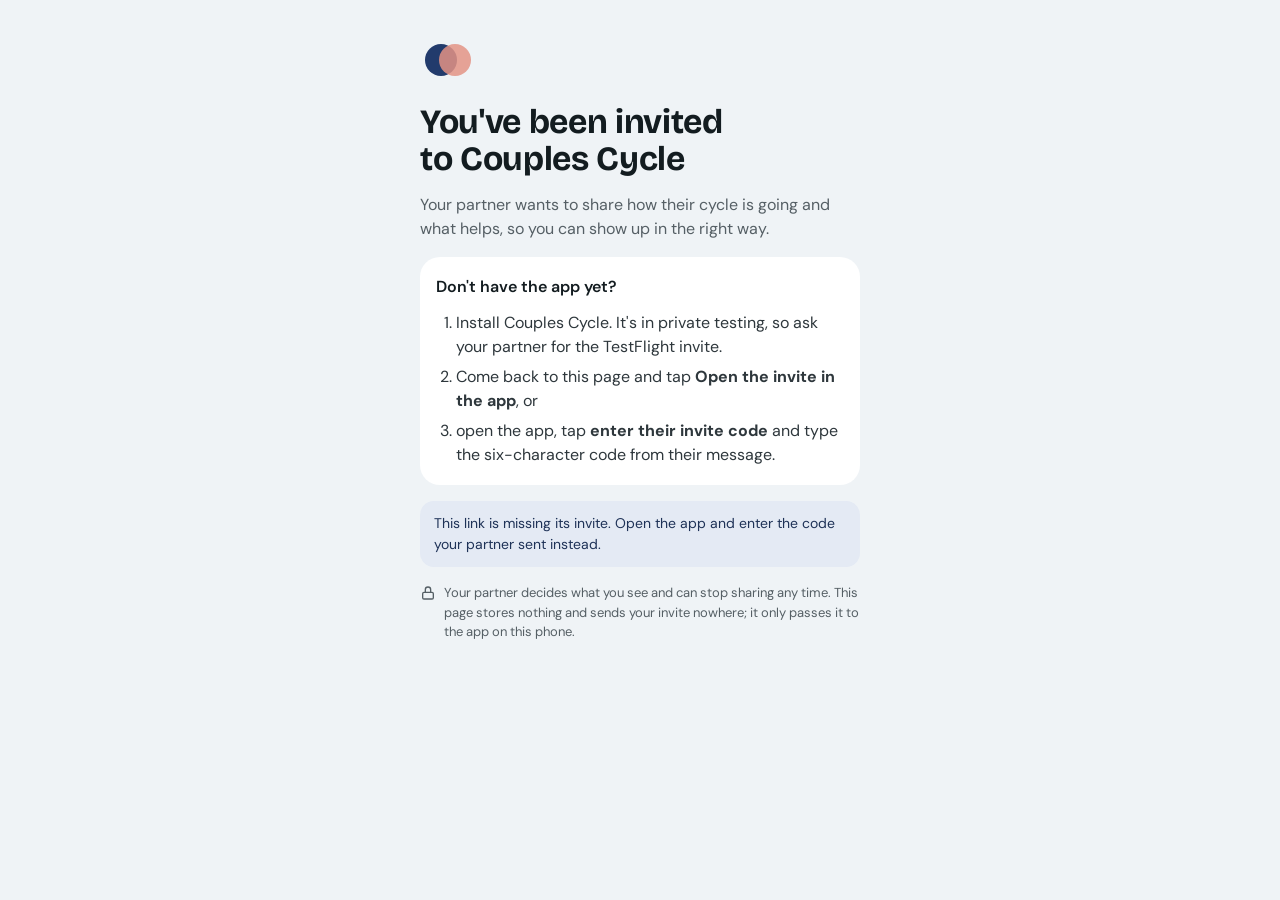
==== join/index.html @ 499c3b4e "Add invite link page for Couples Cycle Co-Authored-By: Claude Opus 5.5 <noreply@anthropic.com>" ====
<!doctype html>
<html lang="en">
<head>
<meta charset="utf-8">
<meta name="viewport" content="width=device-width, initial-scale=1, viewport-fit=cover">
<title>You're invited · Couples Cycle</title>
<meta name="robots" content="noindex">
<meta name="referrer" content="no-referrer">
<link rel="preconnect" href="https://fonts.googleapis.com">
<link rel="preconnect" href="https://fonts.gstatic.com" crossorigin>
<link rel="stylesheet" href="https://fonts.googleapis.com/css2?family=Bricolage+Grotesque:opsz,wght@12..96,700&family=DM+Sans:opsz,wght@9..40,400;9..40,500;9..40,600&display=swap">
<style>
  /* Seasons palette, light and dark (design/tokens.json in the app repo). */
  :root {
    color-scheme: light dark;
    --bg: #EFF3F6; --card: #FFFFFF; --fg: #131C20; --muted: #555F65; --body: #2E373C;
    --accent: #223B6C; --on-accent: #FFFFFF; --tint: #E4EAF4; --ink: #1E3257; --coral: #E39385; --line: #B6BFC4;
  }
  @media (prefers-color-scheme: dark) {
    :root {
      --bg: #101517; --card: #1B2023; --fg: #EBEFF1; --muted: #A5ACAF; --body: #CCD2D5;
      --accent: #91ABDC; --on-accent: #101517; --tint: #283041; --ink: #C9D8F3; --coral: #DC8C7F; --line: #4D5457;
    }
  }
  * { box-sizing: border-box; }
  body {
    margin: 0; min-height: 100vh; background: var(--bg); color: var(--fg);
    font: 16px/1.5 "DM Sans", system-ui, -apple-system, sans-serif;
    padding: max(32px, env(safe-area-inset-top)) 20px max(32px, env(safe-area-inset-bottom));
    display: flex; justify-content: center;
  }
  main { width: 100%; max-width: 440px; display: flex; flex-direction: column; gap: 16px; }
  .mark { width: 56px; height: 56px; position: relative; }
  .mark i { position: absolute; top: 12px; width: 32px; height: 32px; border-radius: 50%; }
  .mark i:first-child { left: 5px; background: var(--accent); }
  .mark i:last-child { left: 19px; background: var(--coral); opacity: .85; }
  h1 { font-family: "Bricolage Grotesque", "DM Sans", sans-serif; font-weight: 700; font-size: 34px;
       line-height: 1.08; letter-spacing: -0.01em; margin: 0; text-wrap: balance; }
  p { margin: 0; color: var(--muted); }
  .card { background: var(--card); border-radius: 20px; padding: 18px 16px; display: flex; flex-direction: column; gap: 12px; }
  .card h2 { font-size: 16px; font-weight: 600; margin: 0; }
  ol { margin: 0; padding-left: 20px; color: var(--body); }
  li + li { margin-top: 6px; }
  .button { display: flex; align-items: center; justify-content: center; min-height: 56px; border-radius: 16px;
            background: var(--accent); color: var(--on-accent); font-weight: 600; text-decoration: none; font-size: 16px; }
  .button:focus-visible { outline: 3px solid var(--ink); outline-offset: 3px; }
  .note { font-size: 13px; color: var(--muted); display: flex; gap: 8px; align-items: flex-start; }
  .tint { background: var(--tint); color: var(--ink); border-radius: 14px; padding: 12px 14px; font-size: 14px; }
  [hidden] { display: none !important; }
</style>
</head>
<body>
<main>
  <div class="mark" aria-hidden="true"><i></i><i></i></div>
  <h1>You've been invited to Couples Cycle</h1>
  <p>Your partner wants to share how their cycle is going and what helps, so you can show up in the right way.</p>

  <section id="with-token" hidden>
    <a class="button" id="open">Open the invite in the app</a>
  </section>

  <section class="card">
    <h2>Don't have the app yet?</h2>
    <ol>
      <li>Install Couples Cycle. It's in private testing, so ask your partner for the TestFlight invite.</li>
      <li>Come back to this page and tap <strong>Open the invite in the app</strong>, or</li>
      <li>open the app, tap <strong>enter their invite code</strong> and type the six-character code from their message.</li>
    </ol>
  </section>

  <p class="tint" id="no-token" hidden>This link is missing its invite. Open the app and enter the code your partner sent instead.</p>

  <p class="note">
    <svg aria-hidden="true" width="16" height="16" viewBox="0 0 24 24" fill="none" stroke="currentColor" stroke-width="2" stroke-linecap="round" stroke-linejoin="round" style="flex:none;margin-top:2px"><rect x="4" y="11" width="16" height="10" rx="2"/><path d="M8 11V7a4 4 0 0 1 8 0v4"/></svg>
    <span>Your partner decides what you see and can stop sharing any time. This page stores nothing and sends your invite nowhere; it only passes it to the app on this phone.</span>
  </p>
</main>
<script>
  // The invite token travels after "#", so it never reaches this site's server.
  const token = decodeURIComponent(location.hash.slice(1));
  if (/^[A-Za-z0-9_-]{20,}$/.test(token)) {
    document.getElementById("open").href = "couplescycle://join?token=" + encodeURIComponent(token);
    document.getElementById("with-token").hidden = false;
  } else {
    document.getElementById("no-token").hidden = false;
  }
</script>
</body>
</html>
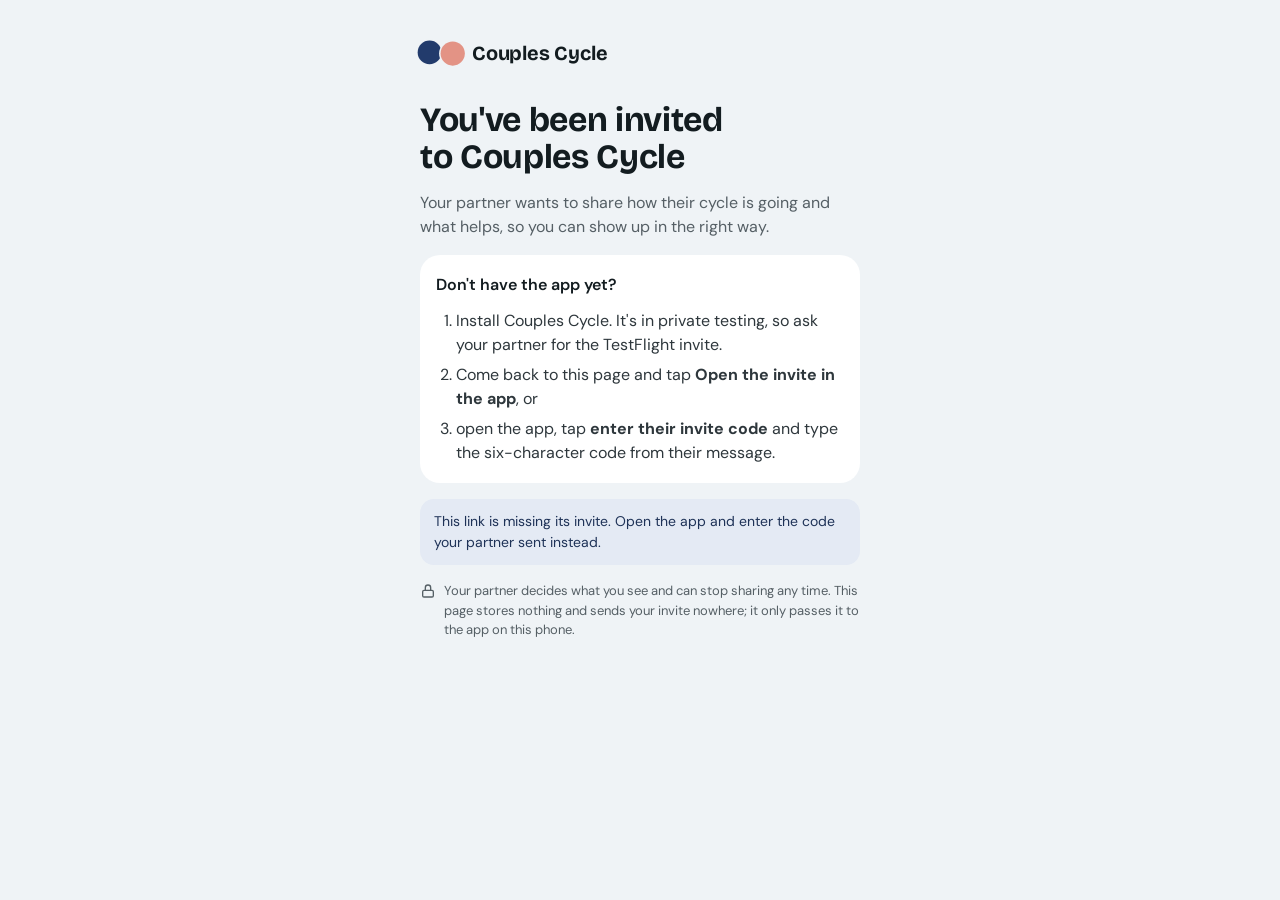
==== commit 897479c5: "Add the Couples Cycle mark: favicon, touch icon and header The app's "Knockout" mark (her circle beh" ====
--- a/join/index.html
+++ b/join/index.html
@@ -6,6 +6,10 @@
 <title>You're invited · Couples Cycle</title>
 <meta name="robots" content="noindex">
 <meta name="referrer" content="no-referrer">
+<meta name="theme-color" content="#EFF3F6" media="(prefers-color-scheme: light)">
+<meta name="theme-color" content="#101517" media="(prefers-color-scheme: dark)">
+<link rel="icon" href="/favicon.svg" type="image/svg+xml">
+<link rel="apple-touch-icon" href="/apple-touch-icon.png">
 <link rel="preconnect" href="https://fonts.googleapis.com">
 <link rel="preconnect" href="https://fonts.gstatic.com" crossorigin>
 <link rel="stylesheet" href="https://fonts.googleapis.com/css2?family=Bricolage+Grotesque:opsz,wght@12..96,700&family=DM+Sans:opsz,wght@9..40,400;9..40,500;9..40,600&display=swap">
@@ -30,10 +34,15 @@
     display: flex; justify-content: center;
   }
   main { width: 100%; max-width: 440px; display: flex; flex-direction: column; gap: 16px; }
-  .mark { width: 56px; height: 56px; position: relative; }
-  .mark i { position: absolute; top: 12px; width: 32px; height: 32px; border-radius: 50%; }
-  .mark i:first-child { left: 5px; background: var(--accent); }
-  .mark i:last-child { left: 19px; background: var(--coral); opacity: .85; }
+  /* The mark ("Knockout"): her circle behind, her partner's in front with a gap; mark.js orbits it once. */
+  .brand { display: flex; align-items: center; gap: 10px; margin-bottom: 12px; }
+  .brand .word { font-family: "Bricolage Grotesque", "DM Sans", sans-serif; font-weight: 700; font-size: 20px; letter-spacing: -0.01em; }
+  .mark { --size: 42px; width: var(--size); height: var(--size); position: relative; flex: none; }
+  .mark i { position: absolute; left: 50%; top: 50%; width: calc(var(--size) * 32 / 56); height: calc(var(--size) * 32 / 56);
+            margin: calc(var(--size) * -16 / 56) 0 0 calc(var(--size) * -16 / 56); border-radius: 50%;
+            box-shadow: 0 0 0 1.5px var(--bg); }
+  .mark i:first-child { background: var(--accent); transform: translateX(calc(var(--size) * -7 / 56)); z-index: 1; }
+  .mark i:last-child { background: var(--coral); transform: translateX(calc(var(--size) * 7 / 56)); z-index: 2; }
   h1 { font-family: "Bricolage Grotesque", "DM Sans", sans-serif; font-weight: 700; font-size: 34px;
        line-height: 1.08; letter-spacing: -0.01em; margin: 0; text-wrap: balance; }
   p { margin: 0; color: var(--muted); }
@@ -51,7 +60,10 @@
 </head>
 <body>
 <main>
-  <div class="mark" aria-hidden="true"><i></i><i></i></div>
+  <header class="brand">
+    <span class="mark" aria-hidden="true"><i></i><i></i></span>
+    <span class="word">Couples Cycle</span>
+  </header>
   <h1>You've been invited to Couples Cycle</h1>
   <p>Your partner wants to share how their cycle is going and what helps, so you can show up in the right way.</p>
 
@@ -85,5 +97,6 @@
     document.getElementById("no-token").hidden = false;
   }
 </script>
+<script src="/mark.js" defer></script>
 </body>
 </html>
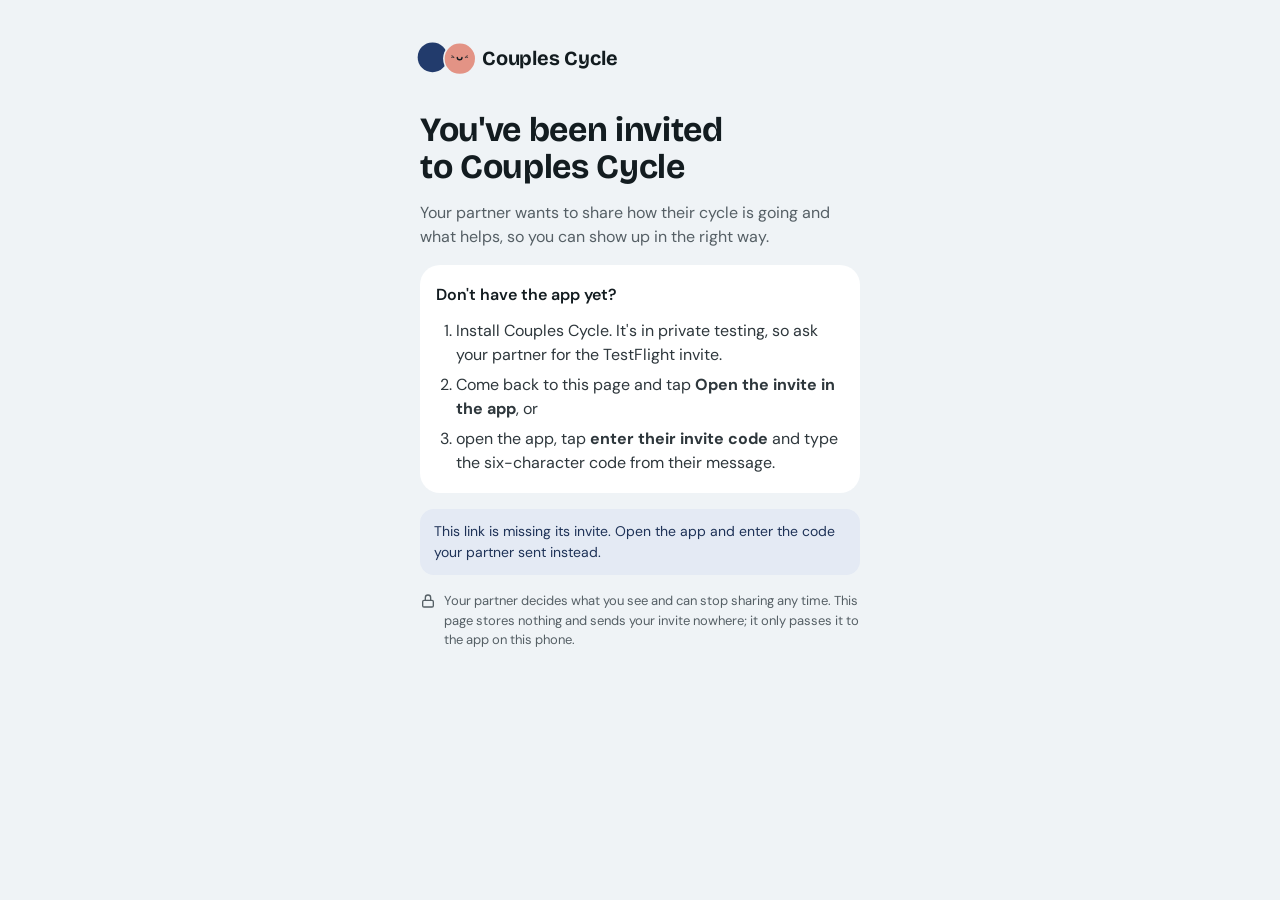
==== commit f3d661f2: "Give the mark its face: favicon, touch icon and the page marks The mark now has a face on the partne" ====
--- a/join/index.html
+++ b/join/index.html
@@ -10,6 +10,7 @@
 <meta name="theme-color" content="#101517" media="(prefers-color-scheme: dark)">
 <link rel="icon" href="/favicon.svg" type="image/svg+xml">
 <link rel="apple-touch-icon" href="/apple-touch-icon.png">
+<link rel="stylesheet" href="/mark.css">
 <link rel="preconnect" href="https://fonts.googleapis.com">
 <link rel="preconnect" href="https://fonts.gstatic.com" crossorigin>
 <link rel="stylesheet" href="https://fonts.googleapis.com/css2?family=Bricolage+Grotesque:opsz,wght@12..96,700&family=DM+Sans:opsz,wght@9..40,400;9..40,500;9..40,600&display=swap">
@@ -18,12 +19,12 @@
   :root {
     color-scheme: light dark;
     --bg: #EFF3F6; --card: #FFFFFF; --fg: #131C20; --muted: #555F65; --body: #2E373C;
-    --accent: #223B6C; --on-accent: #FFFFFF; --tint: #E4EAF4; --ink: #1E3257; --coral: #E39385; --line: #B6BFC4;
+    --accent: #223B6C; --on-accent: #FFFFFF; --tint: #E4EAF4; --ink: #1E3257; --coral: #E39385; --line: #B6BFC4; --face: #131C20;
   }
   @media (prefers-color-scheme: dark) {
     :root {
       --bg: #101517; --card: #1B2023; --fg: #EBEFF1; --muted: #A5ACAF; --body: #CCD2D5;
-      --accent: #91ABDC; --on-accent: #101517; --tint: #283041; --ink: #C9D8F3; --coral: #DC8C7F; --line: #4D5457;
+      --accent: #91ABDC; --on-accent: #101517; --tint: #283041; --ink: #C9D8F3; --coral: #DC8C7F; --line: #4D5457; --face: #101517;
     }
   }
   * { box-sizing: border-box; }
@@ -34,15 +35,10 @@
     display: flex; justify-content: center;
   }
   main { width: 100%; max-width: 440px; display: flex; flex-direction: column; gap: 16px; }
-  /* The mark ("Knockout"): her circle behind, her partner's in front with a gap; mark.js orbits it once. */
+  /* The mark: mark.css draws it, mark.js orbits it once. */
   .brand { display: flex; align-items: center; gap: 10px; margin-bottom: 12px; }
   .brand .word { font-family: "Bricolage Grotesque", "DM Sans", sans-serif; font-weight: 700; font-size: 20px; letter-spacing: -0.01em; }
-  .mark { --size: 42px; width: var(--size); height: var(--size); position: relative; flex: none; }
-  .mark i { position: absolute; left: 50%; top: 50%; width: calc(var(--size) * 32 / 56); height: calc(var(--size) * 32 / 56);
-            margin: calc(var(--size) * -16 / 56) 0 0 calc(var(--size) * -16 / 56); border-radius: 50%;
-            box-shadow: 0 0 0 1.5px var(--bg); }
-  .mark i:first-child { background: var(--accent); transform: translateX(calc(var(--size) * -7 / 56)); z-index: 1; }
-  .mark i:last-child { background: var(--coral); transform: translateX(calc(var(--size) * 7 / 56)); z-index: 2; }
+  .brand .mark { --size: 52px; }
   h1 { font-family: "Bricolage Grotesque", "DM Sans", sans-serif; font-weight: 700; font-size: 34px;
        line-height: 1.08; letter-spacing: -0.01em; margin: 0; text-wrap: balance; }
   p { margin: 0; color: var(--muted); }
@@ -61,7 +57,7 @@
 <body>
 <main>
   <header class="brand">
-    <span class="mark" aria-hidden="true"><i></i><i></i></span>
+    <span class="mark" aria-hidden="true"><i></i><i><svg class="face" viewBox="0 0 128 128" aria-hidden="true"><g class="eyes"><g class="blink"><circle cx="35" cy="56" r="6"/><circle cx="93" cy="56" r="6"/></g></g><path class="squint" d="M 30.57 51.88 Q 37.35 52.19 40.3 60.13 Q 34.97 57.15 29.7 58.95"/><path class="squint" d="M 97.43 51.88 Q 90.65 52.19 87.7 60.13 Q 93.03 57.15 98.3 58.95"/><path class="mouth" d="M 54 59 A 10 10 0 0 0 74 59"/></svg></i></span>
     <span class="word">Couples Cycle</span>
   </header>
   <h1>You've been invited to Couples Cycle</h1>
--- a/mark.css
+++ b/mark.css
@@ -0,0 +1,28 @@
+/* The Couples Cycle mark ("Knockout" with a face), as the app draws it (AppMark).
+   Pages set --size on .mark and define --bg, --accent, --coral and --face in :root.
+   mark.js orbits it once on load: the eyes squint while it turns, then it smiles. */
+.mark { --size: 56px; width: var(--size); height: var(--size); position: relative; flex: none; }
+.mark i { position: absolute; left: 50%; top: 50%; width: calc(var(--size) * 32 / 56); height: calc(var(--size) * 32 / 56);
+          margin: calc(var(--size) * -16 / 56) 0 0 calc(var(--size) * -16 / 56); border-radius: 50%;
+          box-shadow: 0 0 0 max(1.5px, calc(var(--size) * 3 / 112)) var(--bg); }
+.mark i:first-child { background: var(--accent); transform: translateX(calc(var(--size) * -7 / 56)); z-index: 1; }
+.mark i:last-child { background: var(--coral); transform: translateX(calc(var(--size) * 7 / 56)); z-index: 2; }
+
+.mark .face { position: absolute; inset: 0; width: 100%; height: 100%; overflow: visible; fill: var(--face); stroke: var(--face);
+              transition: transform .5s ease-in-out; }
+.mark .eyes, .mark .blink, .mark .squint, .mark .mouth { transform-box: fill-box; transform-origin: center; }
+.mark .eyes { stroke: none; transition: opacity .15s linear, transform .15s linear; }
+.mark .blink { animation: mark-blink 12s linear infinite; }
+.mark .squint { fill: none; stroke-width: 2.8; stroke-linecap: round; stroke-linejoin: round; opacity: 0; transform: scale(.7);
+                transition: opacity .2s ease-out, transform .2s ease-out; }
+.mark .mouth { fill: none; stroke-width: 1.4px; vector-effect: non-scaling-stroke; stroke-linecap: round; transform-origin: 50% 0;
+               transition: transform .5s ease-in-out; }
+.mark.spinning .eyes { opacity: 0; transform: scaleY(.1); }
+.mark.spinning .squint { opacity: 1; transform: scale(1); }
+.mark.smiling .mouth { transform: scale(1.35, 1.1); }
+.mark.smiling .face { transform: rotate(-7deg); }
+@keyframes mark-blink {
+  0%, 35.6% { transform: scaleY(1); } 36.1% { transform: scaleY(.08); } 36.8%, 85.6% { transform: scaleY(1); }
+  86.1% { transform: scaleY(.08); } 86.8%, 88.2% { transform: scaleY(1); } 88.7% { transform: scaleY(.08); } 89.4%, 100% { transform: scaleY(1); }
+}
+@media (prefers-reduced-motion: reduce) { .mark .blink { animation: none; } }
